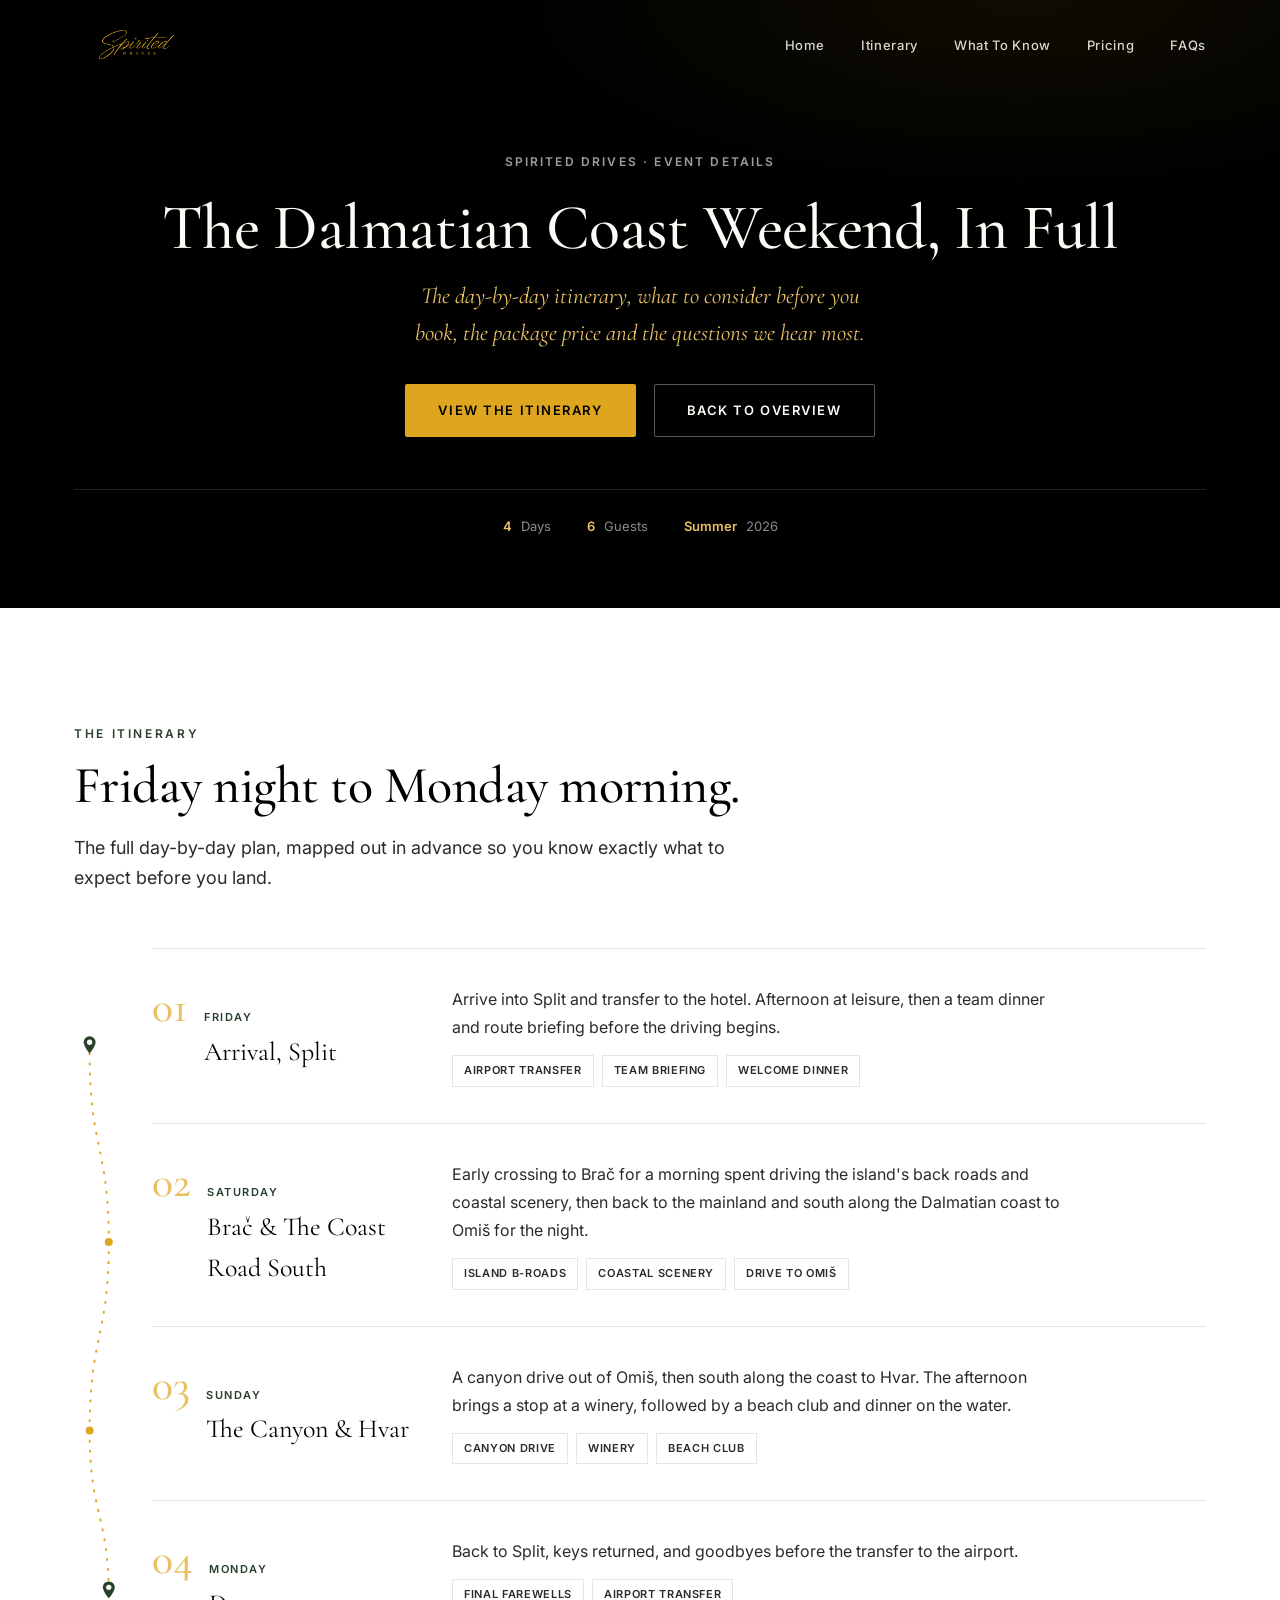
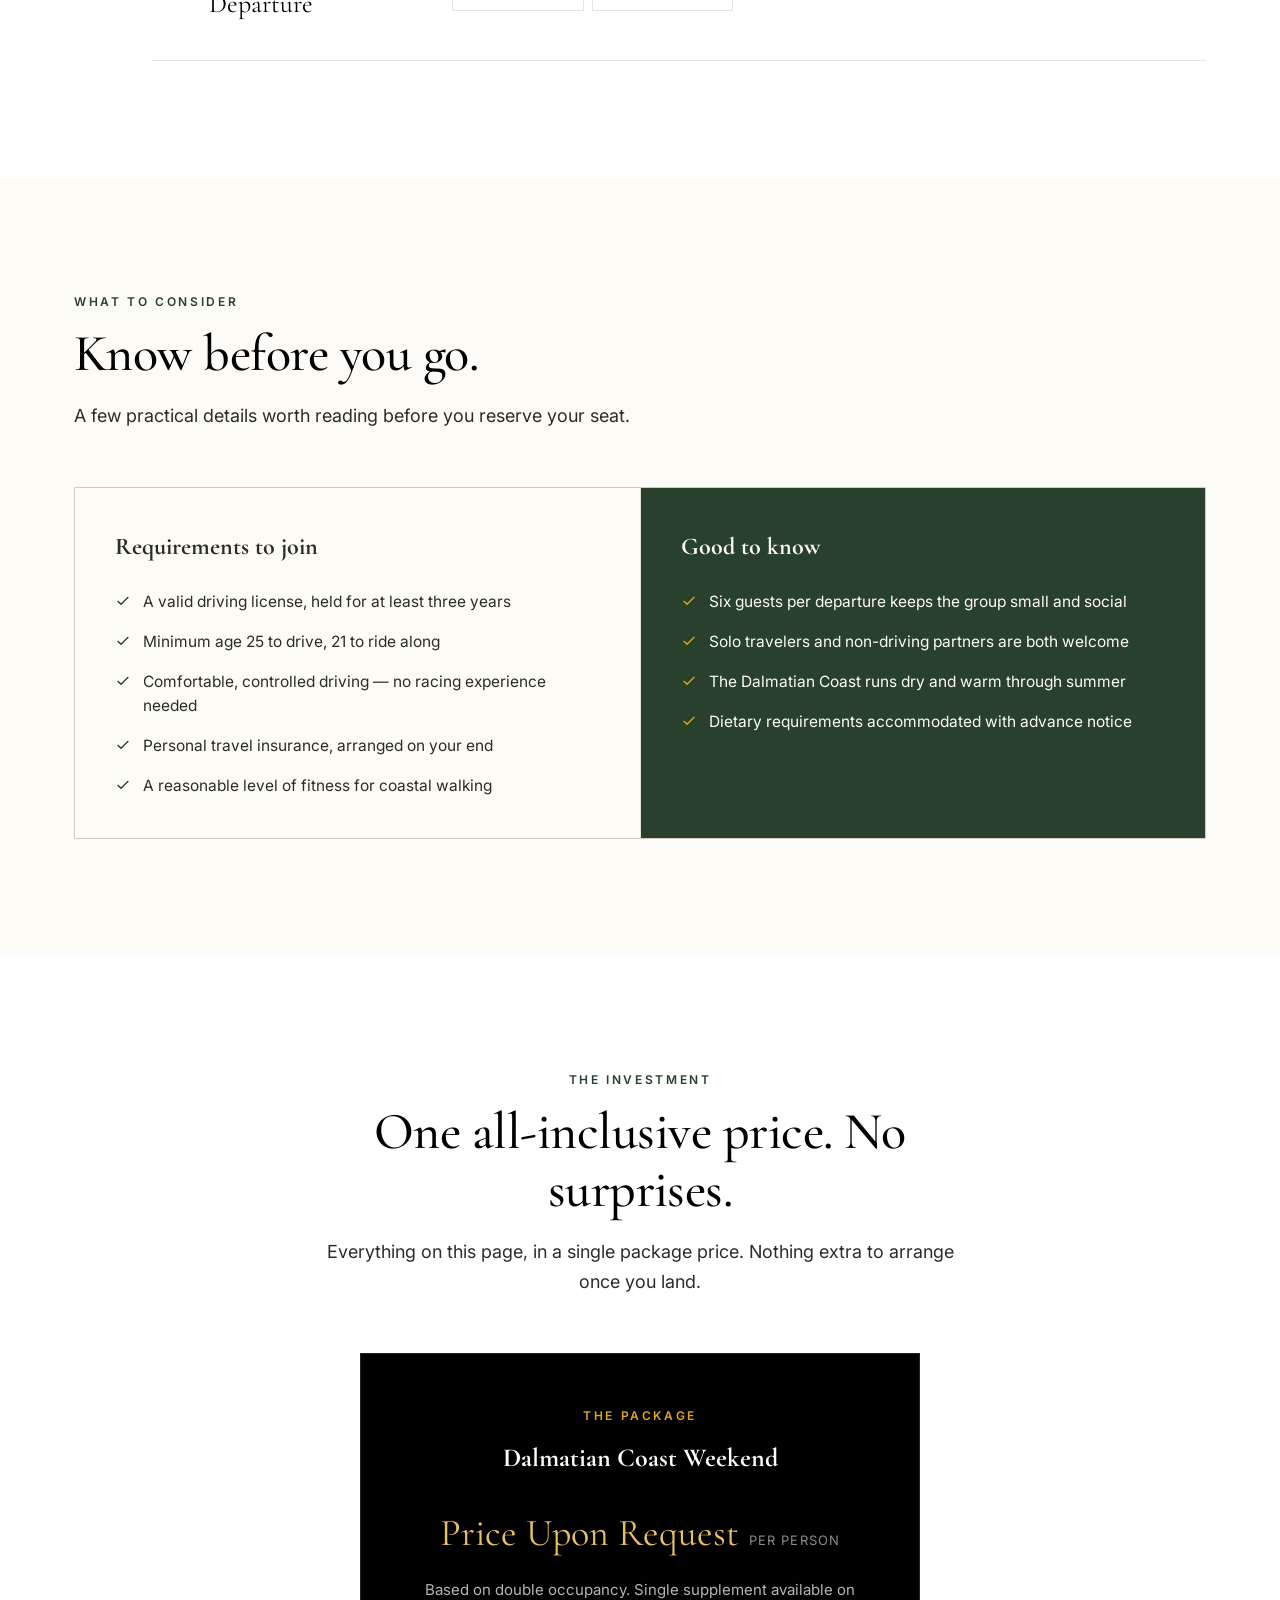
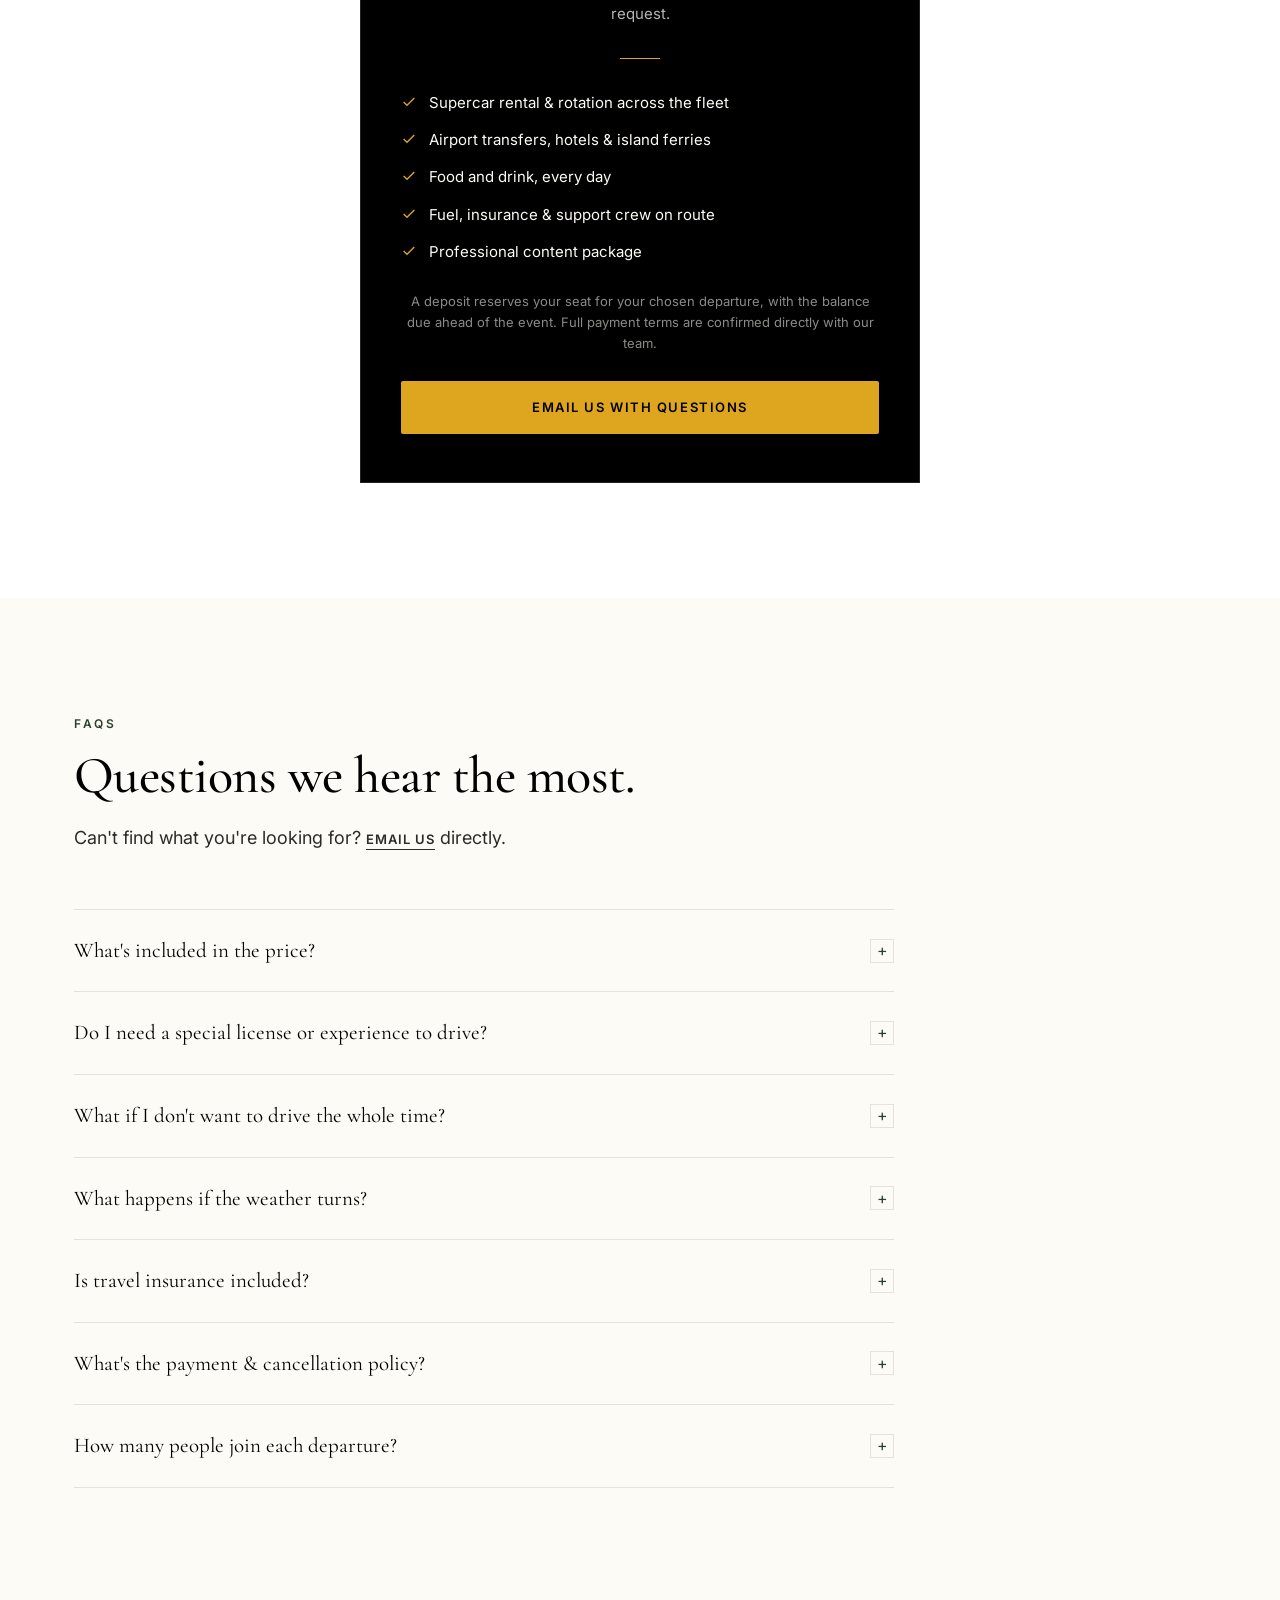
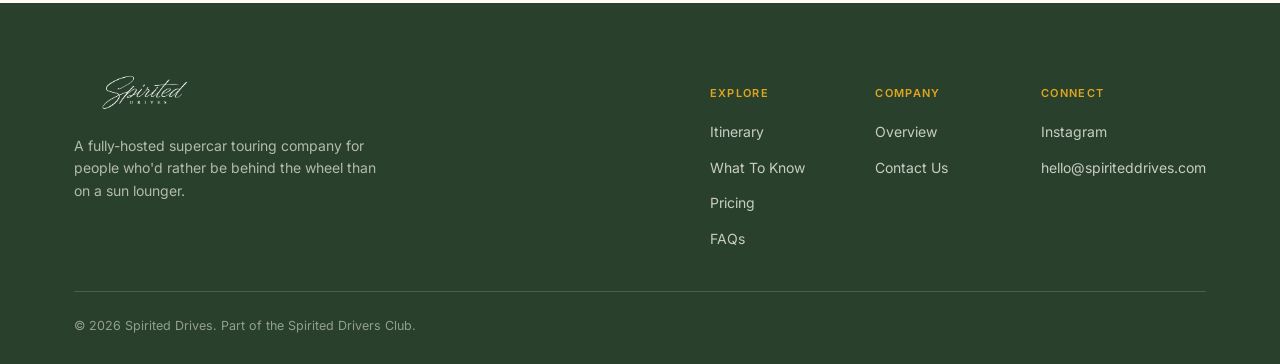
==== event-details.html @ 16098936 "Add event details/package landing page, retitle CTAs around waitlist framing Adds a secondary landin" ====
<!DOCTYPE html>
<html lang="en">
<head>
<meta charset="UTF-8">
<meta name="viewport" content="width=device-width, initial-scale=1.0">
<title>Event Details &amp; Package — Spirited Drives Dalmatian Coast Weekend</title>
<meta name="description" content="The full itinerary, package pricing and answers to the questions we hear most about the Spirited Drives Dalmatian Coast supercar touring weekend.">
<link rel="stylesheet" href="styles.css">
<noscript><style>.reveal{opacity:1!important;transform:none!important}</style></noscript>
</head>
<body>

<!-- ============ NAV ============ -->
<header class="nav" id="nav">
  <div class="container nav__row">
    <a href="index.html" class="nav__logo"><img src="assets/img/logo-mark-gold.png" alt="Spirited Drives"></a>
    <nav class="nav__links">
      <a href="index.html">Home</a>
      <a href="#itinerary">Itinerary</a>
      <a href="#consider">What To Know</a>
      <a href="#pricing">Pricing</a>
      <a href="#faq">FAQs</a>
    </nav>
    <button class="nav__toggle" id="navToggle" aria-label="Open menu">
      <svg viewBox="0 0 24 24" fill="none" stroke="currentColor" stroke-width="1.5"><path d="M3 6h18M3 12h18M3 18h18"/></svg>
    </button>
  </div>
</header>

<div class="nav__mobile" id="navMobile">
  <a href="index.html">Home</a>
  <a href="#itinerary">Itinerary</a>
  <a href="#consider">What To Know</a>
  <a href="#pricing">Pricing</a>
  <a href="#faq">FAQs</a>
</div>

<!-- ============ HERO ============ -->
<section class="hero hero--compact" id="top">
  <div class="container hero__grid">
    <div>
      <span class="hero__eyebrow">Spirited Drives · Event Details</span>
      <h1>The Dalmatian Coast Weekend, In Full</h1>
      <p class="hero__lede">The day-by-day itinerary, what to consider before you book, the package price and the questions we hear most.</p>
      <div class="hero__actions">
        <a href="#itinerary" class="btn btn-gold">View the Itinerary</a>
        <a href="index.html" class="btn btn-ghost-dark">Back to Overview</a>
      </div>
      <ul class="hero__meta">
        <li><span>4</span> Days</li>
        <li><span>6</span> Guests</li>
        <li><span>Summer</span> 2026</li>
      </ul>
    </div>
  </div>
</section>

<!-- ============ ITINERARY ============ -->
<section class="route" id="itinerary">
  <div class="container">
    <div class="section-head reveal">
      <span class="eyebrow green">The Itinerary</span>
      <h2 class="section-title">Friday night to Monday morning.</h2>
      <p class="section-lede">The full day-by-day plan, mapped out in advance so you know exactly what to expect before you land.</p>
    </div>

    <div class="route__body">
      <div class="route__rail" id="routeRail" aria-hidden="true"></div>

      <div class="route__list" id="routeList">
        <div class="route__day reveal">
          <div class="route__day-head">
            <span class="route__day-num">01</span>
            <div><span class="route__day-name">Friday</span><span class="route__day-title">Arrival, Split</span></div>
          </div>
          <div class="route__day-body">
            <p>Arrive into Split and transfer to the hotel. Afternoon at leisure, then a team dinner and route briefing before the driving begins.</p>
            <div class="route__tags"><span>Airport Transfer</span><span>Team Briefing</span><span>Welcome Dinner</span></div>
          </div>
        </div>

        <div class="route__day reveal">
          <div class="route__day-head">
            <span class="route__day-num">02</span>
            <div><span class="route__day-name">Saturday</span><span class="route__day-title">Brač &amp; The Coast Road South</span></div>
          </div>
          <div class="route__day-body">
            <p>Early crossing to Brač for a morning spent driving the island's back roads and coastal scenery, then back to the mainland and south along the Dalmatian coast to Omiš for the night.</p>
            <div class="route__tags"><span>Island B-Roads</span><span>Coastal Scenery</span><span>Drive to Omiš</span></div>
          </div>
        </div>

        <div class="route__day reveal">
          <div class="route__day-head">
            <span class="route__day-num">03</span>
            <div><span class="route__day-name">Sunday</span><span class="route__day-title">The Canyon &amp; Hvar</span></div>
          </div>
          <div class="route__day-body">
            <p>A canyon drive out of Omiš, then south along the coast to Hvar. The afternoon brings a stop at a winery, followed by a beach club and dinner on the water.</p>
            <div class="route__tags"><span>Canyon Drive</span><span>Winery</span><span>Beach Club</span></div>
          </div>
        </div>

        <div class="route__day reveal">
          <div class="route__day-head">
            <span class="route__day-num">04</span>
            <div><span class="route__day-name">Monday</span><span class="route__day-title">Departure</span></div>
          </div>
          <div class="route__day-body">
            <p>Back to Split, keys returned, and goodbyes before the transfer to the airport.</p>
            <div class="route__tags"><span>Final Farewells</span><span>Airport Transfer</span></div>
          </div>
        </div>
      </div>
    </div>
  </div>
</section>

<!-- ============ WHAT TO CONSIDER ============ -->
<section class="inclusions" id="consider">
  <div class="container">
    <div class="section-head reveal">
      <span class="eyebrow green">What To Consider</span>
      <h2 class="section-title">Know before you go.</h2>
      <p class="section-lede">A few practical details worth reading before you reserve your seat.</p>
    </div>

    <div class="inclusions__grid reveal">
      <div class="inclusions__col">
        <h3>Requirements to join</h3>
        <ul>
          <li><svg viewBox="0 0 24 24" fill="none" stroke="currentColor" stroke-width="2"><path d="M4 12l5 5L20 6"/></svg>A valid driving license, held for at least three years</li>
          <li><svg viewBox="0 0 24 24" fill="none" stroke="currentColor" stroke-width="2"><path d="M4 12l5 5L20 6"/></svg>Minimum age 25 to drive, 21 to ride along</li>
          <li><svg viewBox="0 0 24 24" fill="none" stroke="currentColor" stroke-width="2"><path d="M4 12l5 5L20 6"/></svg>Comfortable, controlled driving — no racing experience needed</li>
          <li><svg viewBox="0 0 24 24" fill="none" stroke="currentColor" stroke-width="2"><path d="M4 12l5 5L20 6"/></svg>Personal travel insurance, arranged on your end</li>
          <li><svg viewBox="0 0 24 24" fill="none" stroke="currentColor" stroke-width="2"><path d="M4 12l5 5L20 6"/></svg>A reasonable level of fitness for coastal walking</li>
        </ul>
      </div>
      <div class="inclusions__col inclusions__col--dark">
        <h3>Good to know</h3>
        <ul>
          <li><svg viewBox="0 0 24 24" fill="none" stroke="currentColor" stroke-width="2"><path d="M4 12l5 5L20 6"/></svg>Six guests per departure keeps the group small and social</li>
          <li><svg viewBox="0 0 24 24" fill="none" stroke="currentColor" stroke-width="2"><path d="M4 12l5 5L20 6"/></svg>Solo travelers and non-driving partners are both welcome</li>
          <li><svg viewBox="0 0 24 24" fill="none" stroke="currentColor" stroke-width="2"><path d="M4 12l5 5L20 6"/></svg>The Dalmatian Coast runs dry and warm through summer</li>
          <li><svg viewBox="0 0 24 24" fill="none" stroke="currentColor" stroke-width="2"><path d="M4 12l5 5L20 6"/></svg>Dietary requirements accommodated with advance notice</li>
        </ul>
      </div>
    </div>
  </div>
</section>

<!-- ============ PRICING ============ -->
<section class="pricing" id="pricing">
  <div class="container">
    <div class="section-head center reveal">
      <span class="eyebrow green">The Investment</span>
      <h2 class="section-title">One all-inclusive price. No surprises.</h2>
      <p class="section-lede">Everything on this page, in a single package price. Nothing extra to arrange once you land.</p>
    </div>

    <div class="pricing__card reveal">
      <span class="eyebrow">The Package</span>
      <h3 class="pricing__name">Dalmatian Coast Weekend</h3>
      <div class="pricing__price">
        <!-- TODO: replace with confirmed package price -->
        <span class="pricing__amount">Price Upon Request</span>
        <span class="pricing__unit">per person</span>
      </div>
      <p class="pricing__sub">Based on double occupancy. Single supplement available on request.</p>

      <div class="pricing__divider"></div>

      <ul class="pricing__list">
        <li><svg viewBox="0 0 24 24" fill="none" stroke="currentColor" stroke-width="2"><path d="M4 12l5 5L20 6"/></svg>Supercar rental &amp; rotation across the fleet</li>
        <li><svg viewBox="0 0 24 24" fill="none" stroke="currentColor" stroke-width="2"><path d="M4 12l5 5L20 6"/></svg>Airport transfers, hotels &amp; island ferries</li>
        <li><svg viewBox="0 0 24 24" fill="none" stroke="currentColor" stroke-width="2"><path d="M4 12l5 5L20 6"/></svg>Food and drink, every day</li>
        <li><svg viewBox="0 0 24 24" fill="none" stroke="currentColor" stroke-width="2"><path d="M4 12l5 5L20 6"/></svg>Fuel, insurance &amp; support crew on route</li>
        <li><svg viewBox="0 0 24 24" fill="none" stroke="currentColor" stroke-width="2"><path d="M4 12l5 5L20 6"/></svg>Professional content package</li>
      </ul>

      <p class="pricing__note">A deposit reserves your seat for your chosen departure, with the balance due ahead of the event. Full payment terms are confirmed directly with our team.</p>

      <a href="mailto:hello@spiriteddrives.com" class="btn btn-gold">Email Us With Questions</a>
    </div>
  </div>
</section>

<!-- ============ FAQ ============ -->
<section class="faq" id="faq">
  <div class="container">
    <div class="section-head reveal">
      <span class="eyebrow green">FAQs</span>
      <h2 class="section-title">Questions we hear the most.</h2>
      <p class="section-lede">Can't find what you're looking for? <a class="text-link" href="mailto:hello@spiriteddrives.com">Email us</a> directly.</p>
    </div>

    <div class="faq__list reveal">
      <details class="faq__item">
        <summary>What's included in the price?<span class="faq__icon">+</span></summary>
        <p>Everything under The Investment above is included in one price — supercar access, hotels, meals, transfers, ferries, fuel, insurance and support crew. The only things you need to bring are yourself and a good attitude.</p>
      </details>
      <details class="faq__item">
        <summary>Do I need a special license or experience to drive?<span class="faq__icon">+</span></summary>
        <p>You'll need a valid driving license held for at least three years and a comfortable, controlled driving style. This isn't a track day — no racing experience required, just confidence behind the wheel on real roads.</p>
      </details>
      <details class="faq__item">
        <summary>What if I don't want to drive the whole time?<span class="faq__icon">+</span></summary>
        <p>Every guest rotates through the fleet, so no one is stuck behind the wheel — or out of it — longer than they'd like. Non-driving partners are welcome and have a full seat at every meal, hotel and experience.</p>
      </details>
      <details class="faq__item">
        <summary>What happens if the weather turns?<span class="faq__icon">+</span></summary>
        <p>The Dalmatian Coast sees very little rain through the summer season, but the itinerary flexes around weather where needed. Hotels, meals and ferries are unaffected either way.</p>
      </details>
      <details class="faq__item">
        <summary>Is travel insurance included?<span class="faq__icon">+</span></summary>
        <p>Vehicle insurance is included for the driving. We recommend guests arrange their own personal travel insurance for flights and medical cover.</p>
      </details>
      <details class="faq__item">
        <summary>What's the payment &amp; cancellation policy?<span class="faq__icon">+</span></summary>
        <p>A deposit secures your spot for your chosen departure, with the balance due ahead of the event. Full terms are confirmed directly with our team — email us and we'll walk you through it.</p>
      </details>
      <details class="faq__item">
        <summary>How many people join each departure?<span class="faq__icon">+</span></summary>
        <p>Six guests per event, keeping the group small, social and easy to coordinate across hotels, restaurants and the fleet.</p>
      </details>
    </div>
  </div>
</section>

<!-- ============ FOOTER ============ -->
<footer class="footer">
  <div class="container">
    <div class="footer__top">
      <div class="footer__brand">
        <img src="assets/img/logo-mark-white.png" alt="Spirited Drives">
        <p>A fully-hosted supercar touring company for people who'd rather be behind the wheel than on a sun lounger.</p>
      </div>
      <div class="footer__cols">
        <div class="footer__col">
          <h5>Explore</h5>
          <ul><li><a href="#itinerary">Itinerary</a></li><li><a href="#consider">What To Know</a></li><li><a href="#pricing">Pricing</a></li><li><a href="#faq">FAQs</a></li></ul>
        </div>
        <div class="footer__col">
          <h5>Company</h5>
          <ul><li><a href="index.html">Overview</a></li><li><a href="mailto:hello@spiriteddrives.com">Contact Us</a></li></ul>
        </div>
        <div class="footer__col">
          <h5>Connect</h5>
          <ul><li><a href="https://www.instagram.com/spiritedrives/" target="_blank" rel="noopener">Instagram</a></li><li><a href="mailto:hello@spiriteddrives.com">hello@spiriteddrives.com</a></li></ul>
        </div>
      </div>
    </div>
    <div class="footer__bottom">
      <p>&copy; 2026 Spirited Drives. Part of the Spirited Drivers Club.</p>
    </div>
  </div>
</footer>

<script src="script.js"></script>
</body>
</html>
---- styles.css ----
/* ==========================================================================
   Spirited Drives — Funnel v1
   Design tokens per Brand Guidelines v1.0 (July 2026)
   ========================================================================== */

@import url('https://fonts.googleapis.com/css2?family=Cormorant+Garamond:ital,wght@0,400;0,500;0,600;1,400;1,500&family=Inter:wght@400;500;600;700&display=swap');

:root {
  /* Primary palette */
  --gold: #DEA61E;
  --gold-soft: #E9C165;
  --green: #29412C;
  --cream: #FDFBF5;

  /* Neutrals */
  --ink: #000000;
  --charcoal: #2B2B28;
  --white: #FFFFFF;

  /* Derived */
  --cream-dim: #F5F1E6;
  --line-on-cream: rgba(43, 43, 40, 0.12);
  --line-on-dark: rgba(255, 255, 255, 0.14);

  --font-serif: 'Cormorant Garamond', 'Georgia', serif;
  --font-sans: 'Inter', -apple-system, BlinkMacSystemFont, sans-serif;

  --container: 1180px;
  --section-pad: clamp(64px, 9vw, 128px);
  --radius: 2px;

  --ease: cubic-bezier(0.16, 1, 0.3, 1);
}

/* ---------- Reset ---------- */
*, *::before, *::after { box-sizing: border-box; }
html { scroll-behavior: smooth; }
body {
  margin: 0;
  background: var(--cream);
  color: var(--charcoal);
  font-family: var(--font-sans);
  font-size: 16px;
  line-height: 1.6;
  -webkit-font-smoothing: antialiased;
}
img { max-width: 100%; display: block; }
a { color: inherit; text-decoration: none; }
button { font-family: inherit; cursor: pointer; }
ul { margin: 0; padding: 0; list-style: none; }
h1, h2, h3, h4, p { margin: 0; }

.container {
  width: 100%;
  max-width: var(--container);
  margin: 0 auto;
  padding: 0 24px;
}

/* ---------- Type helpers ---------- */
.eyebrow {
  font-family: var(--font-sans);
  font-size: 12px;
  font-weight: 600;
  letter-spacing: 0.22em;
  text-transform: uppercase;
  color: var(--gold);
}
.eyebrow.on-dark { color: var(--gold); }
.eyebrow.green { color: var(--green); }

.section-title {
  font-family: var(--font-serif);
  font-weight: 500;
  font-size: clamp(32px, 4.4vw, 52px);
  line-height: 1.12;
  letter-spacing: -0.01em;
  color: var(--ink);
}
.section-title.on-dark { color: var(--cream); }

.section-lede {
  font-family: var(--font-sans);
  font-size: 18px;
  line-height: 1.65;
  color: var(--charcoal);
  max-width: 60ch;
}
.section-lede.on-dark { color: rgba(253, 251, 245, 0.78); }

.section-head {
  margin-bottom: 56px;
  max-width: 720px;
}
.section-head .eyebrow { display: block; margin-bottom: 14px; }
.section-head .section-title { margin-bottom: 18px; }
.section-head.center {
  max-width: 640px;
  margin-left: auto;
  margin-right: auto;
  text-align: center;
}

/* ---------- Buttons ---------- */
.btn {
  display: inline-flex;
  align-items: center;
  justify-content: center;
  gap: 10px;
  padding: 15px 32px;
  font-family: var(--font-sans);
  font-size: 13px;
  font-weight: 600;
  letter-spacing: 0.12em;
  text-transform: uppercase;
  border-radius: var(--radius);
  border: 1px solid transparent;
  transition: all 0.25s var(--ease);
  white-space: nowrap;
}
.btn-gold {
  background: var(--gold);
  color: var(--ink);
}
.btn-gold:hover { background: var(--gold-soft); transform: translateY(-1px); }

.btn-ghost-dark {
  border-color: rgba(253, 251, 245, 0.35);
  color: var(--cream);
  background: transparent;
}
.btn-ghost-dark:hover { border-color: var(--gold); color: var(--gold); }

.btn-ghost-light {
  border-color: rgba(43, 43, 40, 0.25);
  color: var(--ink);
  background: transparent;
}
.btn-ghost-light:hover { border-color: var(--green); color: var(--green); }

.text-link {
  font-size: 13px;
  font-weight: 600;
  letter-spacing: 0.08em;
  text-transform: uppercase;
  border-bottom: 1px solid currentColor;
  padding-bottom: 2px;
}

/* ---------- Placeholder imagery ---------- */
.placeholder {
  position: relative;
  display: flex;
  align-items: flex-end;
  min-height: 220px;
  background: rgba(43,43,40,0.045);
  border: 1px solid var(--line-on-cream);
}
.placeholder.on-dark {
  background: rgba(253,251,245,0.035);
  border-color: var(--line-on-dark);
}
.placeholder__tag {
  display: flex;
  align-items: center;
  gap: 8px;
  margin: 16px;
  padding: 7px 12px;
  background: rgba(0,0,0,0.5);
  color: var(--cream);
  font-size: 11px;
  font-weight: 600;
  letter-spacing: 0.08em;
  text-transform: uppercase;
}
.placeholder__tag svg { width: 13px; height: 13px; flex-shrink: 0; }

/* ==========================================================================
   Nav
   ========================================================================== */
.nav {
  position: fixed;
  top: 0; left: 0; right: 0;
  z-index: 100;
  padding: 22px 0;
  background: transparent;
  transition: background 0.3s var(--ease), padding 0.3s var(--ease), border-color 0.3s var(--ease);
  border-bottom: 1px solid transparent;
}
.nav.is-scrolled {
  background: rgba(0, 0, 0, 0.92);
  backdrop-filter: blur(6px);
  padding: 14px 0;
  border-color: rgba(255,255,255,0.08);
}
.nav__row {
  display: flex;
  align-items: center;
  justify-content: space-between;
  gap: 24px;
}
.nav__logo img { height: 46px; width: auto; }
.nav__links {
  display: none;
  align-items: center;
  gap: 36px;
}
.nav__links a {
  font-size: 13px;
  font-weight: 500;
  letter-spacing: 0.05em;
  color: rgba(253,251,245,0.85);
  transition: color 0.2s;
}
.nav__links a:hover { color: var(--gold); }
.nav__cta { display: none; }
.nav__toggle {
  display: flex;
  background: none;
  border: 1px solid rgba(253,251,245,0.3);
  padding: 9px 11px;
  color: var(--cream);
}
.nav__toggle svg { width: 18px; height: 18px; }

@media (min-width: 900px) {
  .nav__links { display: flex; }
  .nav__cta { display: inline-flex; }
  .nav__toggle { display: none; }
}

.nav__mobile {
  display: none;
  position: fixed;
  inset: 0;
  z-index: 99;
  background: var(--ink);
  padding: 100px 24px 40px;
  flex-direction: column;
  gap: 28px;
}
.nav__mobile.is-open { display: flex; }
.nav__mobile a {
  font-family: var(--font-serif);
  font-size: 28px;
  color: var(--cream);
}
.nav__mobile .btn { margin-top: 12px; align-self: flex-start; }

/* ==========================================================================
   Hero
   ========================================================================== */
.hero {
  position: relative;
  min-height: 100vh;
  display: flex;
  align-items: center;
  background: var(--ink);
  color: var(--cream);
  overflow: hidden;
  padding-top: 120px;
  padding-bottom: 80px;
}
.hero::before {
  content: '';
  position: absolute;
  inset: 0;
  background: radial-gradient(ellipse 70% 55% at 80% 0%, rgba(222,166,30,0.07), transparent 60%);
  pointer-events: none;
}
.hero__grid {
  position: relative;
  display: grid;
  grid-template-columns: 1fr;
  gap: 48px;
  align-items: center;
}
.hero__eyebrow {
  display: block;
  margin-bottom: 22px;
  font-size: 12px;
  font-weight: 600;
  letter-spacing: 0.18em;
  text-transform: uppercase;
  color: rgba(253,251,245,0.62);
}
.hero h1 {
  font-family: var(--font-serif);
  font-weight: 500;
  font-size: clamp(38px, 5.6vw, 64px);
  line-height: 1.08;
  letter-spacing: -0.01em;
  color: var(--cream);
}
.hero__lede {
  margin-top: 16px;
  font-family: var(--font-serif);
  font-style: italic;
  font-size: clamp(19px, 2vw, 23px);
  color: var(--gold-soft);
  max-width: 46ch;
}
.hero__actions {
  margin-top: 32px;
  display: flex;
  flex-wrap: wrap;
  gap: 18px;
  align-items: center;
}
.hero__meta {
  margin-top: 52px;
  display: flex;
  flex-wrap: wrap;
  gap: 10px 36px;
  padding-top: 26px;
  border-top: 1px solid rgba(253,251,245,0.12);
  font-size: 13px;
  color: rgba(253,251,245,0.55);
}
.hero__meta li { list-style: none; }

@media (max-width: 899px) {
  .hero__meta { justify-content: center; text-align: center; }
}
.hero__meta-short { display: none; }
@media (max-width: 899px) {
  .hero__meta { gap: 7px 14px; font-size: 12px; flex-wrap: nowrap; }
  .hero__meta-full { display: none; }
  .hero__meta-short { display: inline; }
}
.hero__meta span {
  color: var(--gold-soft);
  font-weight: 600;
  margin-right: 5px;
}
.hero__meta .hero__meta-full, .hero__meta .hero__meta-short {
  color: inherit;
  font-weight: 400;
  margin-right: 0;
}
.hero__media {
  position: relative;
  aspect-ratio: 4 / 5;
  overflow: hidden;
  border: 1px solid rgba(253,251,245,0.14);
}
.hero__media img { width: 100%; height: 100%; object-fit: cover; display: block; }

@media (min-width: 900px) {
  .hero__grid { grid-template-columns: 1.15fr 0.85fr; gap: 40px; }
}

/* ==========================================================================
   Experience
   ========================================================================== */
.experience { padding: var(--section-pad) 0; background: var(--green); color: var(--cream); }
.experience__grid {
  display: grid;
  grid-template-columns: 1fr;
  gap: 40px;
}
.experience__item { text-align: center; padding: 0 12px; }
.experience__item svg {
  width: 30px;
  height: 30px;
  color: var(--gold);
  margin: 0 auto 20px;
}
.experience__item h3 {
  font-family: var(--font-serif);
  font-size: 21px;
  color: var(--cream);
  margin-bottom: 10px;
}
.experience__item p {
  font-size: 14.5px;
  line-height: 1.65;
  color: rgba(253,251,245,0.68);
  max-width: 30ch;
  margin: 0 auto;
}
.experience__cta { margin-top: 56px; display: flex; justify-content: center; }

@media (min-width: 700px) {
  .experience__grid { grid-template-columns: repeat(2, 1fr); gap: 48px 32px; }
}
@media (min-width: 1000px) {
  .experience__grid { grid-template-columns: repeat(4, 1fr); }
}

/* ==========================================================================
   Testimonials
   ========================================================================== */
.testimonials { padding: var(--section-pad) 0; background: var(--white); }
.testimonials__grid {
  display: grid;
  grid-template-columns: 1fr;
  gap: 22px;
}
.testimonial-card {
  display: flex;
  flex-direction: column;
  gap: 16px;
  padding: 30px 28px;
  background: var(--cream);
  border: 1px solid var(--line-on-cream);
}
.testimonial-card__stars {
  display: flex;
  gap: 4px;
  color: var(--gold);
}
.testimonial-card__stars svg { width: 15px; height: 15px; }
.testimonial-card__quote {
  flex: 1;
  font-size: 14.5px;
  line-height: 1.7;
  color: var(--charcoal);
}
.testimonial-card__foot {
  display: flex;
  flex-direction: column;
  gap: 2px;
  padding-top: 12px;
  border-top: 1px solid var(--line-on-cream);
}
.testimonial-card__name {
  font-family: var(--font-serif);
  font-size: 17px;
  color: var(--ink);
}
.testimonial-card__meta {
  font-size: 11.5px;
  font-weight: 600;
  letter-spacing: 0.05em;
  text-transform: uppercase;
  color: rgba(43,43,40,0.5);
}
@media (min-width: 700px) {
  .testimonials__grid { grid-template-columns: repeat(2, 1fr); }
}
@media (min-width: 1000px) {
  .testimonials__grid { grid-template-columns: repeat(3, 1fr); }
}
.gallery-section { padding: var(--section-pad) 0; background: var(--cream); }
.gallery__viewport { position: relative; border: 1px solid var(--line-on-cream); }
.gallery__track {
  display: flex;
  overflow-x: auto;
  scroll-snap-type: x mandatory;
  scroll-behavior: smooth;
  -webkit-overflow-scrolling: touch;
  scrollbar-width: none;
}
.gallery__track::-webkit-scrollbar { display: none; }
.gallery__slide {
  flex: 0 0 100%;
  scroll-snap-align: start;
  position: relative;
  aspect-ratio: 16/9;
  background: var(--ink);
  overflow: hidden;
}
.gallery__slide video,
.gallery__slide img { width: 100%; height: 100%; object-fit: cover; display: block; }
.gallery__slide.placeholder { align-items: flex-end; min-height: 0; border: none; }

.gallery__arrow {
  position: absolute;
  top: 50%;
  transform: translateY(-50%);
  z-index: 5;
  width: 44px; height: 44px;
  display: flex; align-items: center; justify-content: center;
  background: rgba(0,0,0,0.55);
  backdrop-filter: blur(4px);
  border: 1px solid rgba(253,251,245,0.2);
  color: var(--cream);
  border-radius: 50%;
  transition: background 0.2s, border-color 0.2s;
}
.gallery__arrow:hover { background: rgba(0,0,0,0.8); border-color: var(--gold); color: var(--gold); }
.gallery__arrow svg { width: 18px; height: 18px; }
.gallery__arrow--prev { left: 16px; }
.gallery__arrow--next { right: 16px; }
@media (min-width: 900px) {
  .gallery__arrow--prev { left: 24px; }
  .gallery__arrow--next { right: 24px; }
}

.gallery__thumbs {
  display: flex;
  gap: 10px;
  overflow-x: auto;
  padding: 16px 2px 4px;
  scrollbar-width: none;
}
.gallery__thumbs::-webkit-scrollbar { display: none; }
.gallery__thumb {
  flex: 1 0 0;
  min-width: 96px;
  display: flex;
  flex-direction: column;
  gap: 8px;
  background: none;
  border: none;
  padding: 0;
  opacity: 0.55;
  transition: opacity 0.2s;
}
.gallery__thumb:hover { opacity: 0.85; }
.gallery__thumb.is-active { opacity: 1; }
.gallery__thumb-media {
  position: relative;
  display: flex;
  align-items: center;
  justify-content: center;
  aspect-ratio: 16/9;
  background: rgba(43,43,40,0.045);
  border: 1px solid var(--line-on-cream);
  color: rgba(43,43,40,0.35);
  overflow: hidden;
}
.gallery__thumb-media img { width: 100%; height: 100%; object-fit: cover; display: block; }
.gallery__thumb-media--video { background: var(--ink); color: var(--cream); }
.gallery__thumb-media--video img { position: absolute; inset: 0; opacity: 0.75; }
.gallery__thumb-media--video svg {
  position: relative;
  width: 18px; height: 18px;
  filter: drop-shadow(0 1px 4px rgba(0,0,0,0.7));
}
.gallery__thumb.is-active .gallery__thumb-media { border-color: var(--gold); }
.gallery__thumb span:last-child {
  font-size: 11px;
  font-weight: 600;
  letter-spacing: 0.05em;
  color: rgba(43,43,40,0.6);
  text-align: left;
}
.gallery__thumb.is-active span:last-child { color: var(--green); }

/* ==========================================================================
   Story
   ========================================================================== */
.story { padding: var(--section-pad) 0; background: var(--cream); }
.story__grid {
  display: grid;
  grid-template-columns: 1fr;
  gap: 48px;
  align-items: start;
}
.story__quote {
  margin-top: 14px;
  font-family: var(--font-serif);
  font-style: italic;
  font-weight: 500;
  font-size: clamp(26px, 3vw, 34px);
  line-height: 1.4;
  color: var(--ink);
}
.story__body { display: flex; flex-direction: column; gap: 18px; }
.story__body p { font-size: 17px; line-height: 1.75; color: var(--charcoal); }
.story__sign {
  margin-top: 12px;
  display: flex;
  align-items: center;
  gap: 14px;
}
.story__sign .line { width: 40px; height: 1px; background: var(--gold); }
.story__sign span { font-size: 13px; letter-spacing: 0.08em; text-transform: uppercase; color: var(--charcoal); }

@media (min-width: 900px) {
  .story__grid { grid-template-columns: 0.9fr 1.1fr; gap: 80px; }
}

/* ==========================================================================
   Route
   ========================================================================== */
.route { padding: var(--section-pad) 0; background: var(--white); }
.route__body { display: flex; align-items: stretch; gap: 18px; }
.route__rail { position: relative; width: 38px; flex-shrink: 0; }
.route__rail svg { position: absolute; top: 0; left: 0; overflow: visible; }
.route__list { flex: 1; min-width: 0; display: flex; flex-direction: column; }
@media (min-width: 640px) {
  .route__rail { width: 60px; }
}
.route__day {
  display: grid;
  grid-template-columns: 1fr;
  gap: 20px;
  padding: 36px 0;
  border-top: 1px solid var(--line-on-cream);
}
.route__day:last-child { border-bottom: 1px solid var(--line-on-cream); }
.route__day-head {
  display: flex;
  align-items: baseline;
  gap: 16px;
}
.route__day-num {
  font-family: var(--font-serif);
  font-size: 44px;
  font-weight: 500;
  color: var(--gold-soft);
  line-height: 1;
}
.route__day-head div { display: flex; flex-direction: column; gap: 4px; }
.route__day-name {
  font-size: 11px;
  font-weight: 600;
  letter-spacing: 0.14em;
  text-transform: uppercase;
  color: var(--green);
}
.route__day-title {
  font-family: var(--font-serif);
  font-size: 26px;
  color: var(--ink);
}
.route__day-body p {
  font-size: 16px;
  line-height: 1.75;
  color: var(--charcoal);
  max-width: 62ch;
}
.route__tags {
  margin-top: 14px;
  display: flex;
  flex-wrap: wrap;
  gap: 8px;
}
.route__tags span {
  font-size: 11px;
  font-weight: 600;
  letter-spacing: 0.06em;
  text-transform: uppercase;
  padding: 6px 11px;
  border: 1px solid var(--line-on-cream);
  color: var(--charcoal);
}

@media (min-width: 900px) {
  .route__day { grid-template-columns: 260px 1fr; gap: 40px; }
}

/* ==========================================================================
   Fleet
   ========================================================================== */
.fleet { padding: var(--section-pad) 0; background: var(--ink); color: var(--cream); }
.fleet__scroller {
  display: grid;
  grid-template-columns: 1fr;
  gap: 20px;
}
.fleet-card {
  background: #0D0D0C;
  border: 1px solid var(--line-on-dark);
}
.fleet-card__media { aspect-ratio: 16 / 10; }
.fleet-card__body { padding: 26px; }
.fleet-card__eyebrow {
  font-size: 11px;
  font-weight: 600;
  letter-spacing: 0.14em;
  text-transform: uppercase;
  color: var(--gold);
}
.fleet-card__name {
  margin-top: 8px;
  font-family: var(--font-serif);
  font-size: 30px;
  color: var(--cream);
}
.fleet-card__tag {
  margin-top: 6px;
  font-size: 14px;
  color: rgba(253,251,245,0.6);
}
.fleet-card__stats {
  margin-top: 24px;
  display: flex;
  flex-direction: column;
  gap: 14px;
}
.fleet-stat__row {
  display: flex;
  align-items: center;
  justify-content: space-between;
  font-size: 12px;
  letter-spacing: 0.06em;
  text-transform: uppercase;
  color: rgba(253,251,245,0.55);
}
.fleet-stat__val { color: var(--cream); font-weight: 600; letter-spacing: 0.02em; }
.fleet-stat__bar {
  margin-top: 6px;
  height: 3px;
  background: rgba(253,251,245,0.12);
}
.fleet-stat__fill { height: 100%; background: var(--gold); }

.fleet__note {
  margin-top: 36px;
  font-size: 13px;
  color: rgba(253,251,245,0.5);
  max-width: 60ch;
}

@media (min-width: 700px) {
  .fleet__scroller { grid-template-columns: repeat(2, 1fr); }
}
@media (min-width: 1100px) {
  .fleet__scroller { grid-template-columns: repeat(3, 1fr); }
}

/* ---------- Garage carousel (fleet select — Forza/GT7-style spec screen) ---------- */
.garage { margin-top: 48px; }
.garage__viewport { position: relative; }

.garage__track {
  display: flex;
  overflow-x: auto;
  scroll-snap-type: x mandatory;
  scroll-behavior: smooth;
  -webkit-overflow-scrolling: touch;
  scrollbar-width: none;
}
.garage__track::-webkit-scrollbar { display: none; }

.garage-slide {
  flex: 0 0 100%;
  scroll-snap-align: start;
}

.garage-slide__media {
  position: relative;
  aspect-ratio: 4 / 3;
  background: #0a0a09;
  overflow: hidden;
}
.garage-slide__media img {
  width: 100%;
  height: 100%;
  object-fit: cover;
  display: block;
  transform: translateZ(0);
  backface-visibility: hidden;
}

.garage-slide__scrim-top {
  position: absolute;
  top: 0; left: 0; right: 0;
  height: 45%;
  background: linear-gradient(to bottom, rgba(0,0,0,0.6), transparent);
  pointer-events: none;
}

/* Top-left: brand badge chip + stacked titles, echoing the reference's logo-box + name treatment */
.garage-slide__heading {
  position: absolute;
  top: 18px; left: 18px;
  display: flex;
  align-items: center;
  gap: 12px;
  max-width: calc(100% - 130px);
}
.garage-slide__badge {
  flex-shrink: 0;
  width: 62px; height: 62px;
  display: flex; align-items: center; justify-content: center;
}
.garage-slide__badge img {
  width: 100%;
  height: 100%;
  object-fit: contain;
}
.garage-slide__titles { display: flex; flex-direction: column; min-width: 0; }
.garage-slide__year {
  font-family: var(--font-sans);
  font-size: 12px;
  font-weight: 500;
  color: rgba(253,251,245,0.75);
  text-shadow: 0 1px 4px rgba(0,0,0,0.6);
}
.garage-slide__titles h3 {
  margin-top: 1px;
  font-family: var(--font-serif);
  font-size: clamp(22px, 3.4vw, 32px);
  line-height: 1.1;
  color: var(--cream);
  text-shadow: 0 2px 10px rgba(0,0,0,0.7);
  white-space: nowrap;
  overflow: hidden;
  text-overflow: ellipsis;
}

.garage-slide__count {
  position: absolute;
  top: 18px; right: 18px;
  padding: 7px 12px;
  background: rgba(0,0,0,0.55);
  color: rgba(253,251,245,0.65);
  font-family: var(--font-sans);
  font-size: 11px;
  font-weight: 600;
  letter-spacing: 0.1em;
}

/* Bottom stat bar — full-width solid band, columns evenly spaced, matching the reference */
.garage-slide__statbar {
  position: absolute;
  left: 0; right: 0; bottom: 0;
  display: flex;
  align-items: center;
  gap: clamp(16px, 3vw, 40px);
  padding: 12px 16px;
  background: rgba(7,7,6,0.86);
  backdrop-filter: blur(6px);
  border-top: 1px solid rgba(253,251,245,0.1);
  overflow-x: auto;
  overflow-y: hidden;
  scrollbar-width: none;
  -webkit-overflow-scrolling: touch;
}
.garage-slide__statbar::-webkit-scrollbar { display: none; }

@media (max-width: 699px) {
  .garage-slide__media { aspect-ratio: 1 / 1; }
  .garage-slide__media img { object-fit: contain; }
}

@media (max-width: 899px) {
  .garage-slide__statbar {
    flex-wrap: wrap;
    row-gap: 10px;
    column-gap: 16px;
    overflow-x: visible;
    overflow-y: visible;
  }
}
.stat-col {
  flex-shrink: 0;
  display: flex;
  flex-direction: column;
  gap: 5px;
  min-width: 0;
}
.stat-col__label {
  font-family: var(--font-sans);
  font-size: 10px;
  font-weight: 600;
  letter-spacing: 0.09em;
  text-transform: uppercase;
  color: rgba(253,251,245,0.5);
  white-space: nowrap;
}
.stat-col__val {
  font-family: var(--font-sans);
  font-size: clamp(13px, 1.8vw, 16px);
  font-weight: 600;
  color: var(--cream);
  white-space: nowrap;
}
.stat-col__bar {
  display: block;
  width: 64px;
  height: 3px;
  background: rgba(253,251,245,0.18);
}
.stat-col__bar span { display: block; height: 100%; background: var(--gold); }

.garage-slide__class-badge {
  display: inline-flex;
  align-items: center;
  justify-content: center;
  padding: 4px 11px;
  background: var(--gold);
  color: #17130a;
  font-family: var(--font-sans);
  font-size: 12px;
  font-weight: 700;
  letter-spacing: 0.03em;
  text-transform: uppercase;
  width: fit-content;
}

.garage-slide__side {
  margin-left: auto;
  display: flex;
  align-items: center;
  gap: 14px;
  flex-shrink: 0;
}

.garage-slide__drivetrain {
  display: flex;
  align-items: center;
  gap: 8px;
  flex-shrink: 0;
}
.garage-slide__dt-label {
  font-family: var(--font-sans);
  font-size: 9px;
  font-weight: 600;
  letter-spacing: 0.07em;
  text-transform: uppercase;
  color: rgba(253,251,245,0.45);
  white-space: nowrap;
}
.garage-slide__drivetrain svg { width: 20px; height: 32px; flex-shrink: 0; }

.garage-slide__flag {
  flex-shrink: 0;
  font-size: 30px;
  line-height: 1;
}

@media (min-width: 700px) {
  .stat-col__bar { width: 90px; }
  .garage-slide__drivetrain svg { width: 24px; height: 38px; }
  .garage-slide__flag { font-size: 34px; }
  .garage-slide__media { aspect-ratio: 16 / 9; }
}

@media (min-width: 900px) {
  .garage-slide__badge { width: 72px; height: 72px; }
}

@media (min-width: 900px) {
  .garage-slide__media { aspect-ratio: 21 / 9; }
  .garage-slide__heading { top: 28px; left: 28px; }
  .garage-slide__count { top: 28px; right: 28px; }
  .garage-slide__statbar { padding: 18px 28px; gap: 48px; }
}

.garage__arrow {
  position: absolute;
  top: 50%;
  transform: translateY(-50%);
  z-index: 5;
  width: 44px; height: 44px;
  display: flex; align-items: center; justify-content: center;
  background: rgba(0,0,0,0.55);
  backdrop-filter: blur(4px);
  border: 1px solid rgba(253,251,245,0.2);
  color: var(--cream);
  border-radius: 50%;
  transition: background 0.2s, border-color 0.2s;
}
.garage__arrow:hover { background: rgba(0,0,0,0.8); border-color: var(--gold); color: var(--gold); }
.garage__arrow svg { width: 18px; height: 18px; }
.garage__arrow--prev { left: 16px; }
.garage__arrow--next { right: 16px; }

@media (min-width: 900px) {
  .garage__arrow--prev { left: 24px; }
  .garage__arrow--next { right: 24px; }
}

.garage__thumbs {
  display: flex;
  justify-content: center;
  gap: 10px;
  overflow-x: auto;
  padding: 20px clamp(20px, 4vw, 56px) 4px;
  scrollbar-width: none;
}
.garage__thumbs::-webkit-scrollbar { display: none; }
.garage__thumb {
  flex: 0 0 auto;
  display: flex;
  flex-direction: column;
  gap: 8px;
  width: 120px;
  background: none;
  border: none;
  padding: 0;
  opacity: 0.5;
  transition: opacity 0.2s;
}
.garage__thumb:hover { opacity: 0.8; }
.garage__thumb.is-active { opacity: 1; }
.garage__thumb img {
  width: 100%;
  aspect-ratio: 16/9;
  object-fit: cover;
  border: 1px solid var(--line-on-dark);
}
.garage__thumb.is-active img { border-color: var(--gold); }
.garage__thumb span {
  font-size: 11px;
  font-weight: 600;
  letter-spacing: 0.05em;
  color: rgba(253,251,245,0.7);
  text-align: left;
}
.garage__thumb.is-active span { color: var(--gold-soft); }

/* ==========================================================================
   Inclusions
   ========================================================================== */
.inclusions { padding: var(--section-pad) 0; background: var(--cream); }
.inclusions__grid {
  display: grid;
  grid-template-columns: 1fr;
  gap: 1px;
  background: var(--line-on-cream);
  border: 1px solid var(--line-on-cream);
}
.inclusions__col { background: var(--cream); padding: 40px; }
.inclusions__col--dark { background: var(--green); color: var(--cream); }
.inclusions__col h3 {
  font-family: var(--font-serif);
  font-size: 24px;
  margin-bottom: 24px;
}
.inclusions__col--dark h3 { color: var(--cream); }
.inclusions__col ul { display: flex; flex-direction: column; gap: 16px; }
.inclusions__col li {
  display: flex;
  align-items: flex-start;
  gap: 12px;
  font-size: 15.5px;
  line-height: 1.55;
}
.inclusions__col li svg { flex-shrink: 0; margin-top: 3px; width: 16px; height: 16px; }
.inclusions__col:not(.inclusions__col--dark) li svg { color: var(--green); }
.inclusions__col--dark li svg { color: var(--gold); }

@media (max-width: 849px) {
  .inclusions__col {
    min-height: 500px;
    display: flex;
    flex-direction: column;
    justify-content: center;
  }
}

@media (min-width: 850px) {
  .inclusions__grid { grid-template-columns: 1fr 1fr; }
}

/* ==========================================================================
   Book / CTA
   ========================================================================== */
.book {
  padding: clamp(56px, 7vw, 96px) 0;
  background: var(--ink);
  color: var(--cream);
  position: relative;
  overflow: hidden;
}
.book::before {
  content: '';
  position: absolute; inset: 0;
  background:
    radial-gradient(ellipse 60% 50% at 85% 10%, rgba(222,166,30,0.08), transparent 60%),
    radial-gradient(ellipse 50% 45% at 5% 100%, rgba(41,65,44,0.5), transparent 60%);
  pointer-events: none;
}
.book__center {
  position: relative;
  max-width: 760px;
  margin: 0 auto;
}
.book__head { text-align: center; }
.book__head .eyebrow { display: block; margin-bottom: 18px; }
.book__title {
  font-family: var(--font-serif);
  font-weight: 500;
  font-size: clamp(28px, 3.4vw, 38px);
  line-height: 1.25;
  max-width: 32ch;
  margin-left: auto;
  margin-right: auto;
}
.book__title em { color: var(--gold); font-style: italic; }
.book__sub {
  margin-top: 16px;
  font-size: 16px;
  color: rgba(253,251,245,0.72);
  max-width: 62ch;
  line-height: 1.65;
  margin-left: auto;
  margin-right: auto;
}

.book__form {
  margin-top: 40px;
  background: rgba(253,251,245,0.04);
  border: 1px solid rgba(253,251,245,0.14);
  padding: 32px;
}
.book__form .field { margin-bottom: 18px; display: flex; flex-direction: column; gap: 8px; }
.book__form label {
  font-size: 11px;
  font-weight: 600;
  letter-spacing: 0.1em;
  text-transform: uppercase;
  color: rgba(253,251,245,0.55);
}
.book__form input,
.book__form select,
.book__form textarea {
  background: transparent;
  border: none;
  border-bottom: 1px solid rgba(253,251,245,0.25);
  padding: 10px 2px;
  color: var(--cream);
  font-family: var(--font-sans);
  font-size: 15px;
  outline: none;
  transition: border-color 0.2s;
}
.book__form select option { color: var(--ink); }
.book__form input:focus,
.book__form select:focus,
.book__form textarea:focus { border-color: var(--gold); }
.book__form input::placeholder,
.book__form textarea::placeholder { color: rgba(253,251,245,0.35); }
.book__form .row2 { display: grid; grid-template-columns: 1fr; gap: 18px; }
.book__form button { width: 100%; margin-top: 6px; }
.book__form .fineprint {
  margin-top: 16px;
  font-size: 12px;
  color: rgba(253,251,245,0.4);
  line-height: 1.6;
}
.book__success {
  display: none;
  text-align: center;
  padding: 30px 10px;
}
.book__success.is-visible { display: block; }
.book__success svg { width: 34px; height: 34px; color: var(--gold); margin: 0 auto 16px; }
.book__success h4 { font-family: var(--font-serif); font-size: 24px; margin-bottom: 10px; }
.book__success p { font-size: 14px; color: rgba(253,251,245,0.65); }

@media (min-width: 700px) {
  .book__form .row2 { grid-template-columns: 1fr 1fr; }
}

/* ==========================================================================
   Footer
   ========================================================================== */
.footer { background: var(--green); color: var(--cream); padding: 64px 0 28px; }
.footer__top {
  display: grid;
  grid-template-columns: 1fr;
  gap: 40px;
  padding-bottom: 40px;
  border-bottom: 1px solid rgba(253,251,245,0.15);
}
.footer__brand img { height: 52px; margin-bottom: 16px; }
.footer__brand p { font-size: 14px; color: rgba(253,251,245,0.65); max-width: 34ch; line-height: 1.6; }
.footer__cols { display: grid; grid-template-columns: repeat(2, 1fr); gap: 32px; }
.footer__col h5 {
  font-size: 11px;
  font-weight: 600;
  letter-spacing: 0.12em;
  text-transform: uppercase;
  color: var(--gold);
  margin-bottom: 16px;
}
.footer__col ul { display: flex; flex-direction: column; gap: 10px; }
.footer__col a { font-size: 14px; color: rgba(253,251,245,0.75); }
.footer__col a:hover { color: var(--cream); }
.footer__bottom {
  padding-top: 24px;
  display: flex;
  flex-wrap: wrap;
  gap: 12px;
  align-items: center;
  justify-content: space-between;
}
.footer__bottom p { font-size: 12.5px; color: rgba(253,251,245,0.5); }

@media (min-width: 700px) {
  .footer__top { grid-template-columns: 1.2fr 1fr; }
}
@media (min-width: 900px) {
  .footer__cols { grid-template-columns: repeat(3, 1fr); }
}

/* ==========================================================================
   Hero — compact (secondary pages)
   ========================================================================== */
.hero--compact { min-height: auto; padding-top: 152px; padding-bottom: 72px; }
.hero--compact .hero__grid { grid-template-columns: 1fr; text-align: center; }
.hero--compact .hero__lede { margin-left: auto; margin-right: auto; }
.hero--compact .hero__actions { justify-content: center; }
.hero--compact .hero__meta { justify-content: center; }
@media (min-width: 900px) {
  .hero--compact .hero__grid { grid-template-columns: 1fr; }
}

/* ==========================================================================
   Pricing
   ========================================================================== */
.pricing { padding: var(--section-pad) 0; background: var(--white); }
.pricing__card {
  max-width: 560px;
  margin: 0 auto;
  background: var(--ink);
  color: var(--cream);
  border: 1px solid var(--line-on-dark);
  padding: clamp(32px, 5vw, 48px) clamp(24px, 5vw, 40px);
  text-align: center;
}
.pricing__name { margin-top: 10px; font-family: var(--font-serif); font-size: 26px; color: var(--cream); }
.pricing__price {
  margin-top: 24px;
  display: flex;
  align-items: baseline;
  justify-content: center;
  gap: 10px;
  flex-wrap: wrap;
}
.pricing__amount { font-family: var(--font-serif); font-size: clamp(26px, 4vw, 38px); color: var(--gold-soft); }
.pricing__unit { font-size: 13px; letter-spacing: 0.08em; text-transform: uppercase; color: rgba(253,251,245,0.55); }
.pricing__sub { margin-top: 14px; font-size: 15px; color: rgba(253,251,245,0.72); line-height: 1.6; }
.pricing__divider { margin: 32px auto; width: 40px; height: 1px; background: var(--gold); }
.pricing__list { display: flex; flex-direction: column; gap: 14px; text-align: left; }
.pricing__list li { display: flex; align-items: flex-start; gap: 12px; font-size: 15px; line-height: 1.55; }
.pricing__list li svg { flex-shrink: 0; margin-top: 3px; width: 16px; height: 16px; color: var(--gold); }
.pricing__note { margin-top: 28px; font-size: 13px; color: rgba(253,251,245,0.55); line-height: 1.6; }
.pricing__card .btn { margin-top: 28px; width: 100%; }

/* ==========================================================================
   FAQ
   ========================================================================== */
.faq { padding: var(--section-pad) 0; background: var(--cream); }
.faq__list { max-width: 820px; }
.faq__item { border-top: 1px solid var(--line-on-cream); }
.faq__item:last-child { border-bottom: 1px solid var(--line-on-cream); }
.faq__item summary {
  list-style: none;
  cursor: pointer;
  display: flex;
  align-items: center;
  justify-content: space-between;
  gap: 20px;
  padding: 24px 0;
  font-family: var(--font-serif);
  font-size: clamp(18px, 2vw, 21px);
  color: var(--ink);
}
.faq__item summary::-webkit-details-marker { display: none; }
.faq__item summary::marker { content: ''; }
.faq__icon {
  flex-shrink: 0;
  width: 24px;
  height: 24px;
  display: flex;
  align-items: center;
  justify-content: center;
  border: 1px solid var(--line-on-cream);
  color: var(--green);
  font-size: 16px;
  font-family: var(--font-sans);
  transition: transform 0.25s var(--ease), border-color 0.25s, color 0.25s;
}
.faq__item[open] .faq__icon { transform: rotate(45deg); border-color: var(--gold); color: var(--gold); }
.faq__item p { padding: 0 0 24px; max-width: 70ch; font-size: 15.5px; line-height: 1.7; color: var(--charcoal); }

/* ==========================================================================
   Utilities
   ========================================================================== */
.reveal {
  opacity: 0;
  transform: translateY(18px);
  transition: opacity 0.7s var(--ease), transform 0.7s var(--ease);
}
.reveal.is-visible { opacity: 1; transform: translateY(0); }
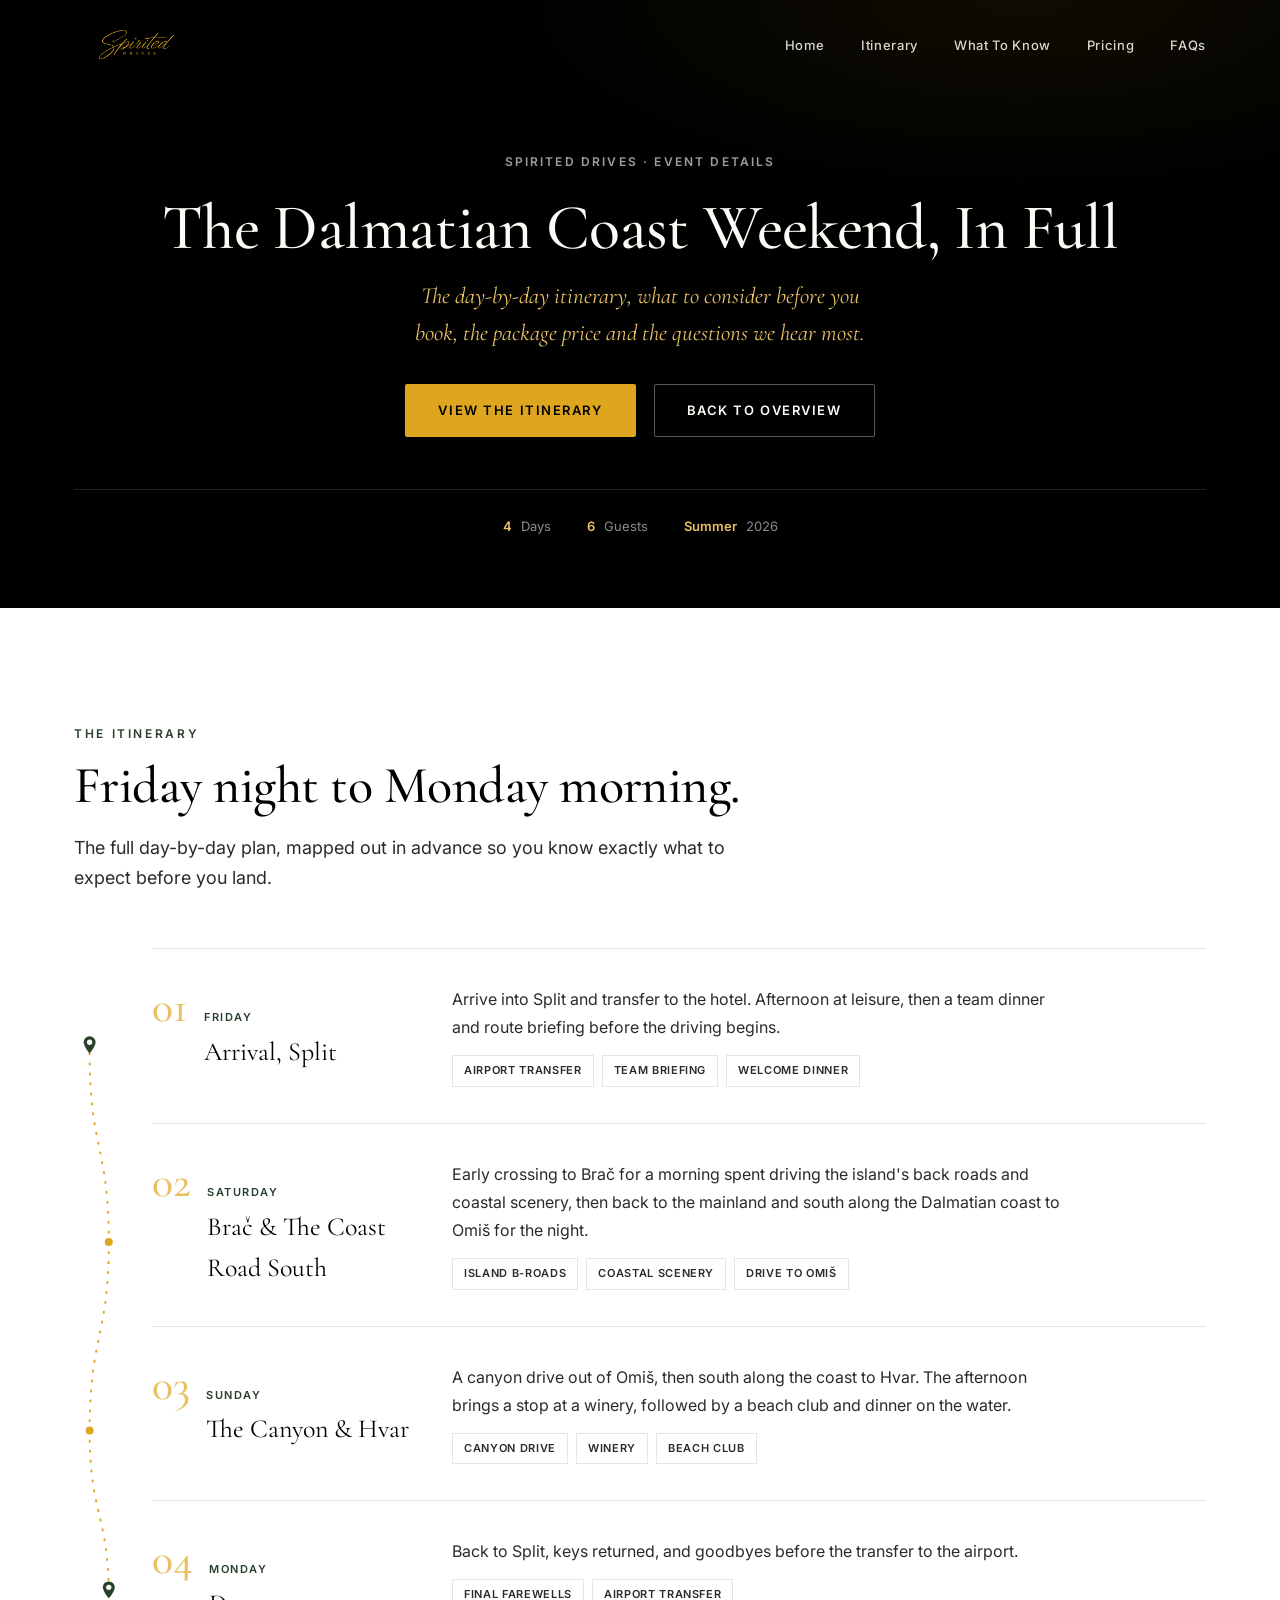
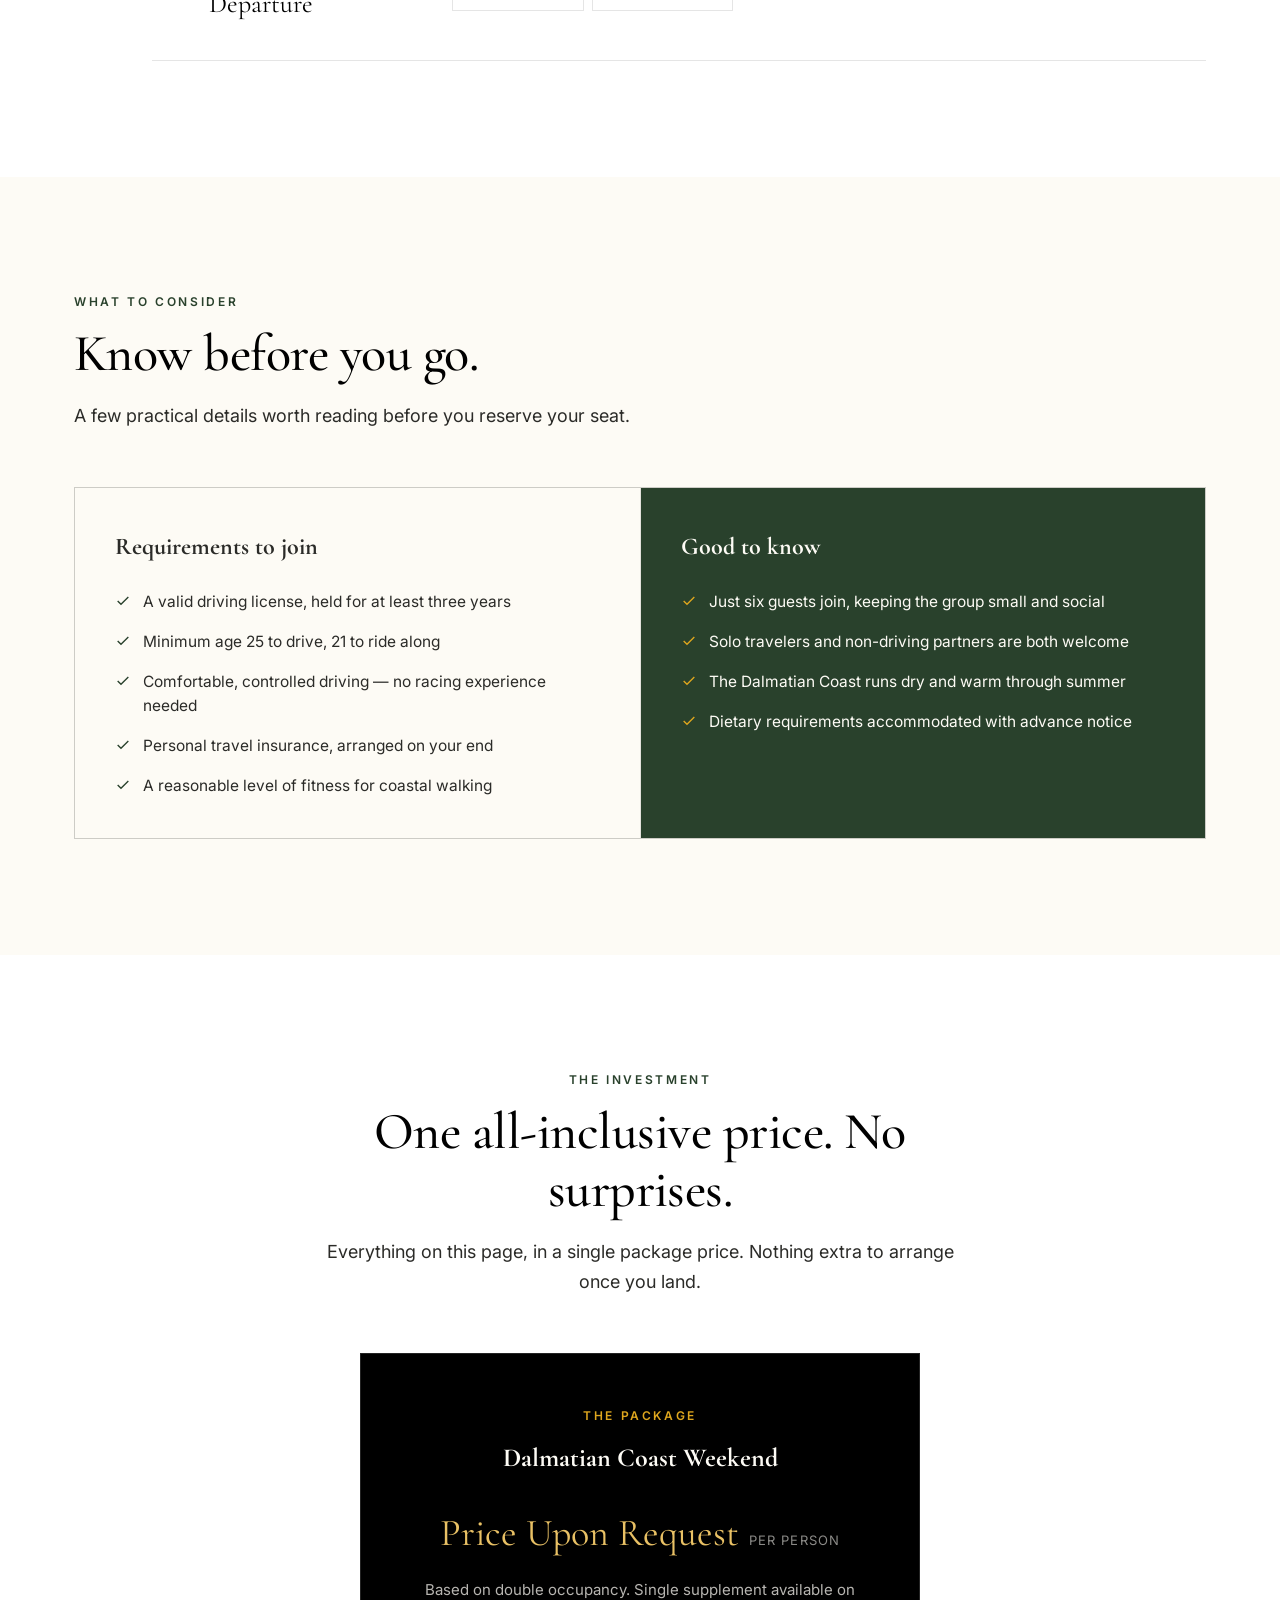
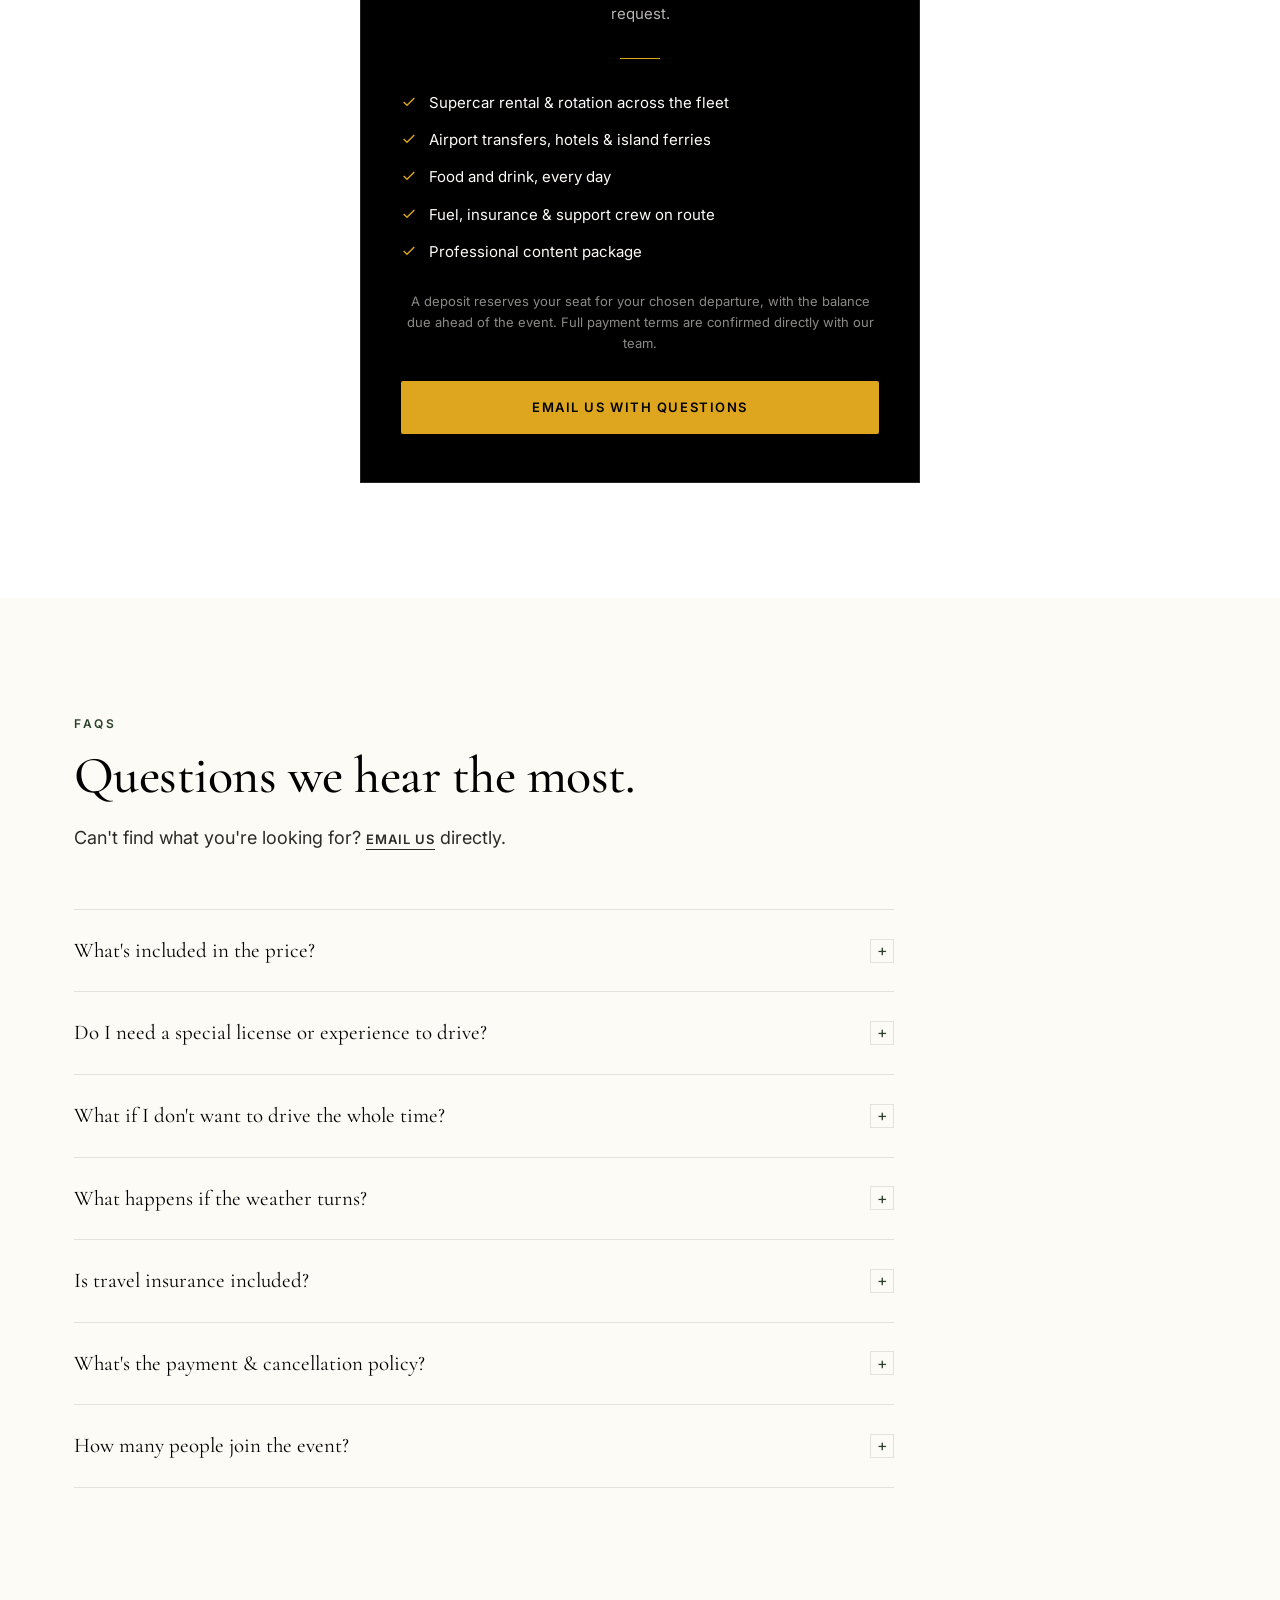
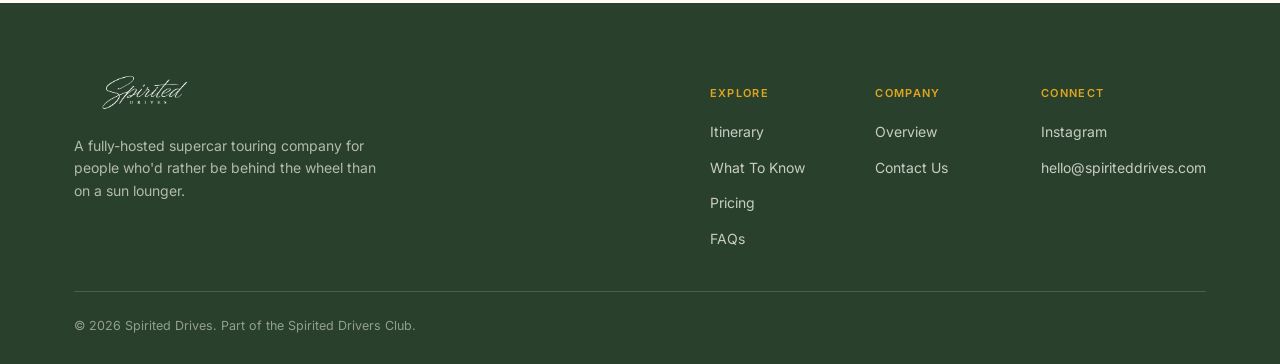
==== commit 23023952: "Remove language implying multiple events/departures There's only one event, so "per event"/"per depa" ====
--- a/event-details.html
+++ b/event-details.html
@@ -139,7 +139,7 @@
       <div class="inclusions__col inclusions__col--dark">
         <h3>Good to know</h3>
         <ul>
-          <li><svg viewBox="0 0 24 24" fill="none" stroke="currentColor" stroke-width="2"><path d="M4 12l5 5L20 6"/></svg>Six guests per departure keeps the group small and social</li>
+          <li><svg viewBox="0 0 24 24" fill="none" stroke="currentColor" stroke-width="2"><path d="M4 12l5 5L20 6"/></svg>Just six guests join, keeping the group small and social</li>
           <li><svg viewBox="0 0 24 24" fill="none" stroke="currentColor" stroke-width="2"><path d="M4 12l5 5L20 6"/></svg>Solo travelers and non-driving partners are both welcome</li>
           <li><svg viewBox="0 0 24 24" fill="none" stroke="currentColor" stroke-width="2"><path d="M4 12l5 5L20 6"/></svg>The Dalmatian Coast runs dry and warm through summer</li>
           <li><svg viewBox="0 0 24 24" fill="none" stroke="currentColor" stroke-width="2"><path d="M4 12l5 5L20 6"/></svg>Dietary requirements accommodated with advance notice</li>
@@ -220,8 +220,8 @@
         <p>A deposit secures your spot for your chosen departure, with the balance due ahead of the event. Full terms are confirmed directly with our team — email us and we'll walk you through it.</p>
       </details>
       <details class="faq__item">
-        <summary>How many people join each departure?<span class="faq__icon">+</span></summary>
-        <p>Six guests per event, keeping the group small, social and easy to coordinate across hotels, restaurants and the fleet.</p>
+        <summary>How many people join the event?<span class="faq__icon">+</span></summary>
+        <p>Just six guests, keeping the group small, social and easy to coordinate across hotels, restaurants and the fleet.</p>
       </details>
     </div>
   </div>
